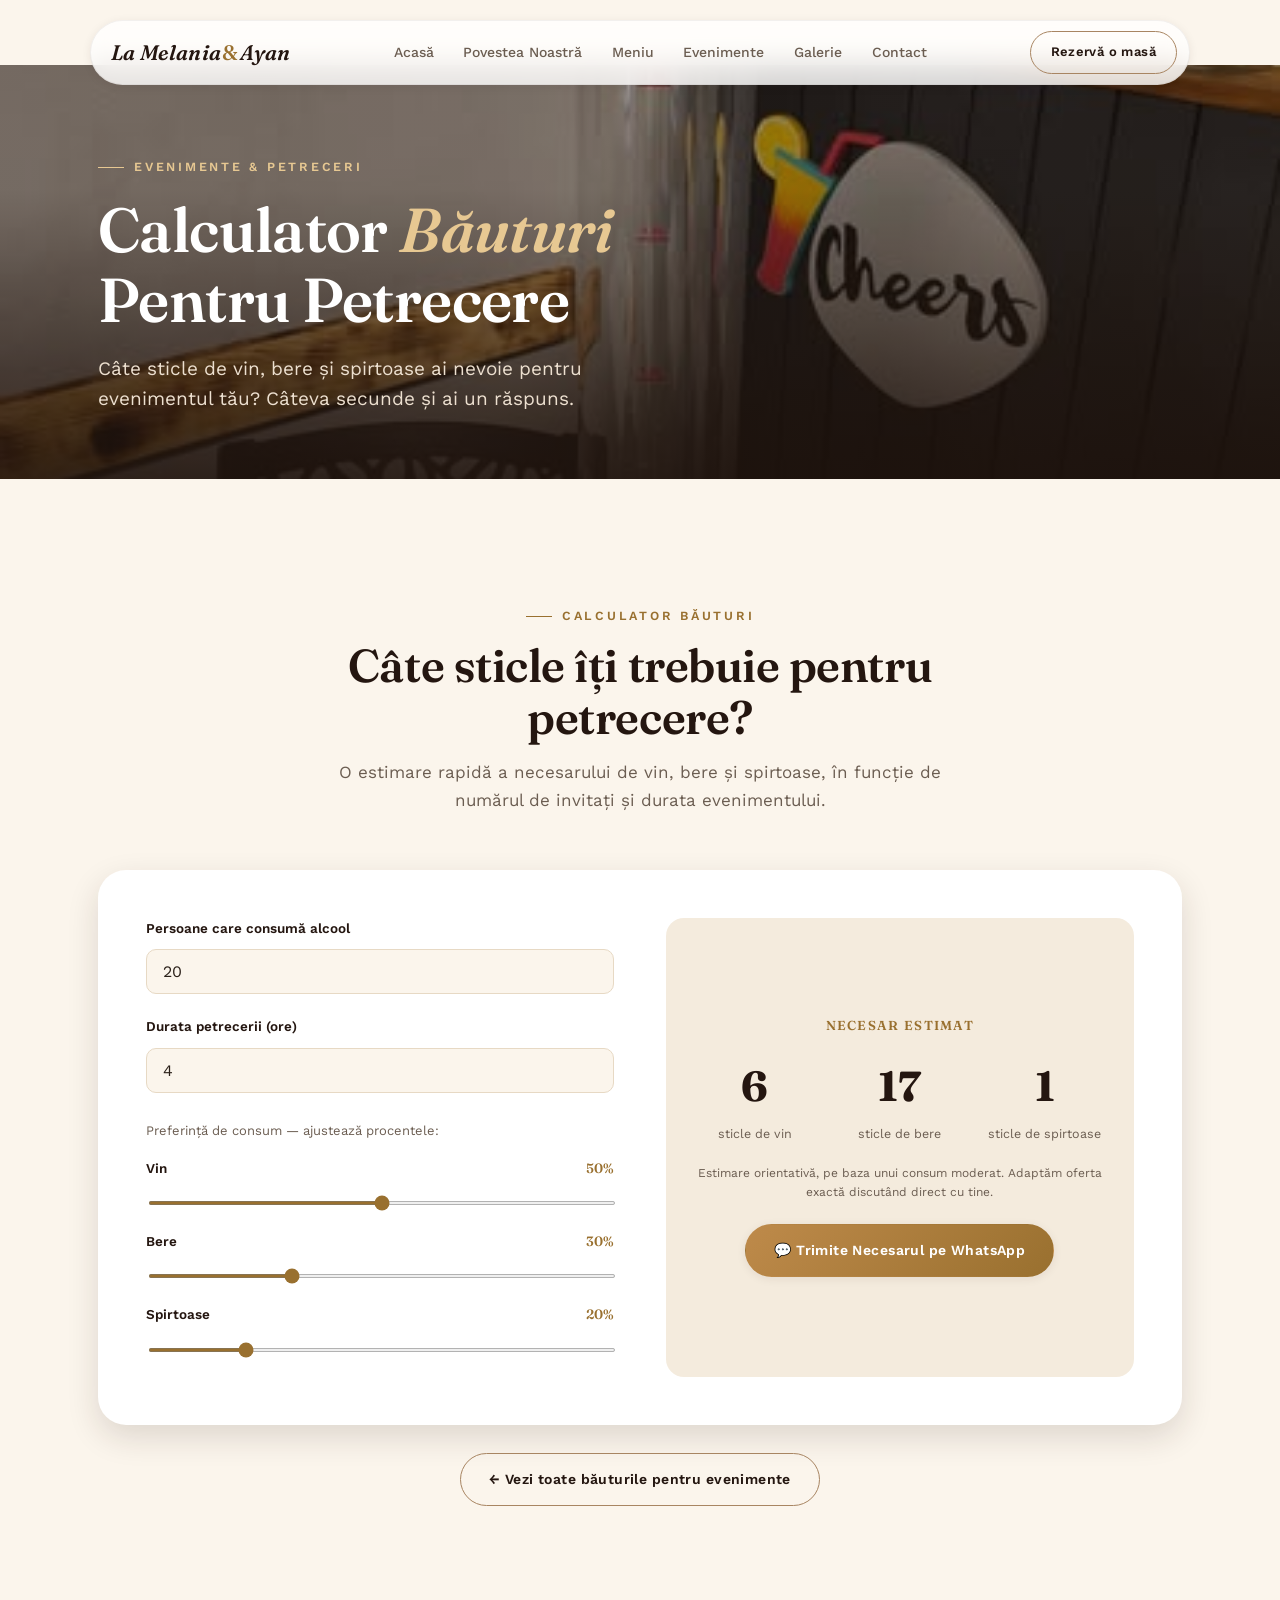
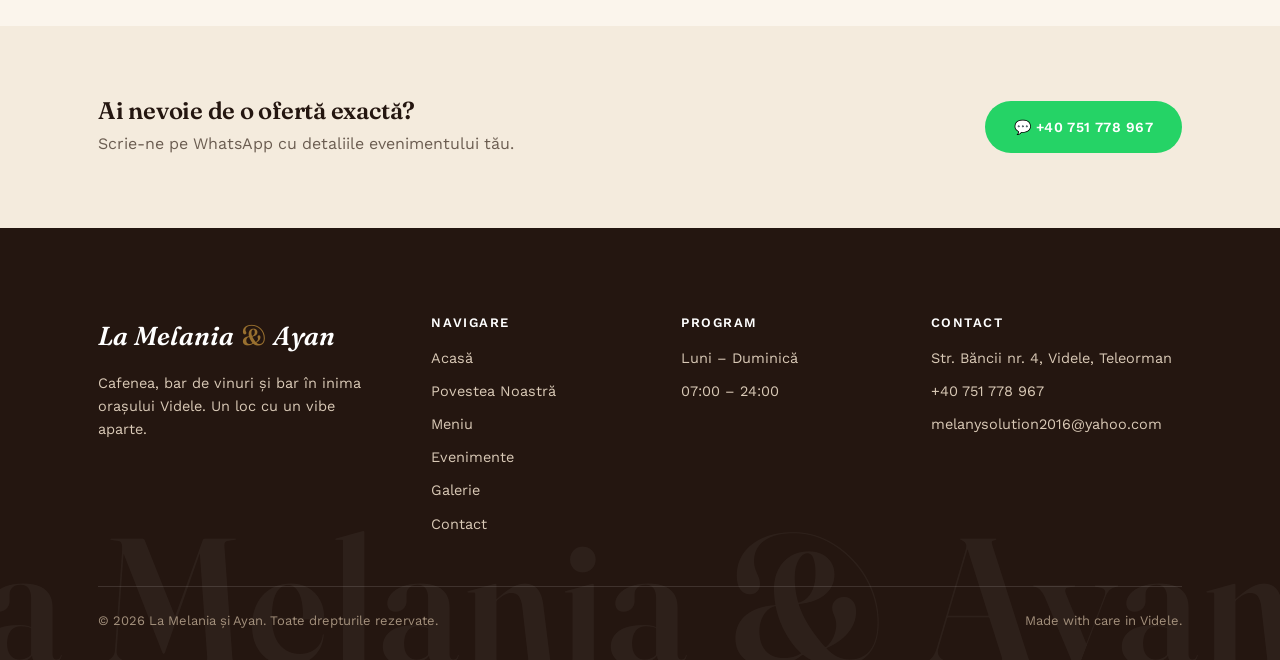
==== calculator-bauturi.html @ d13e54f6 "Move drink calculator to its own dedicated page Extract the party drink calculator from Evenimente i" ====
<!DOCTYPE html>
<html lang="ro">
<head>
<meta charset="UTF-8">
<meta name="viewport" content="width=device-width, initial-scale=1.0">
<title>Calculator Băuturi Petrecere — La Melania și Ayan</title>
<meta name="description" content="Calculează câte sticle de vin, bere și spirtoase îți trebuie pentru petrecere, în funcție de numărul de invitați și durata evenimentului.">
<link rel="icon" href="images/logo.png">
<link rel="preconnect" href="https://fonts.googleapis.com">
<link rel="preconnect" href="https://fonts.gstatic.com" crossorigin>
<link href="https://fonts.googleapis.com/css2?family=Fraunces:ital,opsz,wght@0,9..144,500;0,9..144,600;1,9..144,500&family=Work+Sans:wght@400;500;600;700&display=swap" rel="stylesheet">
<link rel="stylesheet" href="css/style.css">
</head>
<body>

<div class="nav-wrap">
  <nav class="navbar">
    <a href="index.html" class="nav-logo brand-wordmark">La Melania <span class="amp">&amp;</span> Ayan</a>
    <div class="nav-links">
      <a href="index.html">Acasă</a>
      <a href="despre.html">Povestea Noastră</a>
      <a href="meniu.html">Meniu</a>
      <a href="evenimente.html">Evenimente</a>
      <a href="galerie.html">Galerie</a>
      <a href="contact.html">Contact</a>
    </div>
    <div class="nav-cta">
      <a href="contact.html" class="btn btn-ghost btn-sm">Rezervă o masă</a>
      <button class="nav-burger" aria-label="Meniu"><span></span><span></span><span></span></button>
    </div>
  </nav>
</div>
<div class="mobile-menu">
  <a href="index.html">Acasă</a>
  <a href="despre.html">Povestea Noastră</a>
  <a href="meniu.html">Meniu</a>
  <a href="evenimente.html">Evenimente</a>
  <a href="galerie.html">Galerie</a>
  <a href="contact.html">Contact</a>
  <a href="contact.html" class="btn btn-primary">Rezervă o masă</a>
</div>

<header class="page-hero">
  <div class="hero-media"><img src="images/carafa.jpg" alt="Calculator băuturi petrecere"></div>
  <div class="container hero-content">
    <span class="eyebrow">Evenimente &amp; Petreceri</span>
    <h1 class="hero-title">Calculator <em>Băuturi</em> Pentru Petrecere</h1>
    <p class="hero-sub">Câte sticle de vin, bere și spirtoase ai nevoie pentru evenimentul tău? Câteva secunde și ai un răspuns.</p>
  </div>
</header>

<!-- ================= DRINK CALCULATOR ================= -->
<section class="section">
  <div class="container">
    <div class="section-head center">
      <span class="eyebrow">Calculator Băuturi</span>
      <h2>Câte sticle îți trebuie pentru petrecere?</h2>
      <p>O estimare rapidă a necesarului de vin, bere și spirtoase, în funcție de numărul de invitați și durata evenimentului.</p>
    </div>
    <div class="reveal calc-card">
      <div>
        <div class="calc-field">
          <label for="calcGuests">Persoane care consumă alcool</label>
          <input type="number" id="calcGuests" min="1" max="500" value="20">
        </div>
        <div class="calc-field">
          <label for="calcHours">Durata petrecerii (ore)</label>
          <input type="number" id="calcHours" min="1" max="24" value="4">
        </div>
        <div class="calc-slider-group">
          <p>Preferință de consum — ajustează procentele:</p>
          <div class="calc-slider-row">
            <label>Vin <span id="calcWineVal">50%</span></label>
            <input type="range" id="calcWine" min="0" max="100" value="50">
          </div>
          <div class="calc-slider-row">
            <label>Bere <span id="calcBeerVal">30%</span></label>
            <input type="range" id="calcBeer" min="0" max="100" value="30">
          </div>
          <div class="calc-slider-row">
            <label>Spirtoase <span id="calcSpiritVal">20%</span></label>
            <input type="range" id="calcSpirit" min="0" max="100" value="20">
          </div>
        </div>
      </div>
      <div class="calc-results">
        <h4>Necesar Estimat</h4>
        <div class="calc-results-grid">
          <div class="calc-result-item"><strong id="calcOutWine">0</strong><span>sticle de vin</span></div>
          <div class="calc-result-item"><strong id="calcOutBeer">0</strong><span>sticle de bere</span></div>
          <div class="calc-result-item"><strong id="calcOutSpirit">0</strong><span>sticle de spirtoase</span></div>
        </div>
        <p class="calc-note">Estimare orientativă, pe baza unui consum moderat. Adaptăm oferta exactă discutând direct cu tine.</p>
        <div class="calc-cta">
          <a href="#" id="calcOrderBtn" class="btn btn-primary" target="_blank" rel="noopener">💬 Trimite Necesarul pe WhatsApp</a>
        </div>
      </div>
    </div>
    <p style="text-align:center;margin-top:28px;">
      <a href="evenimente.html" class="btn btn-ghost">← Vezi toate băuturile pentru evenimente</a>
    </p>
  </div>
</section>

<section class="section--tight section--cream">
  <div class="container" style="display:flex;justify-content:space-between;align-items:center;flex-wrap:wrap;gap:24px;">
    <div>
      <h3 style="font-size:24px;">Ai nevoie de o ofertă exactă?</h3>
      <p style="color:var(--ink-soft);margin-top:6px;">Scrie-ne pe WhatsApp cu detaliile evenimentului tău.</p>
    </div>
    <a href="https://wa.me/40751778967?text=Bună%2C%20aș%20dori%20o%20ofertă%20pentru%20un%20eveniment." class="btn btn-whatsapp" target="_blank" rel="noopener">💬 +40 751 778 967</a>
  </div>
</section>

<footer class="site-footer">
  <span class="footer-watermark">La Melania &amp; Ayan</span>
  <div class="container">
    <div class="footer-grid">
      <div>
        <div class="footer-brand"><span class="brand-wordmark">La Melania <span class="amp">&amp;</span> Ayan</span></div>
        <p style="font-size:14.5px;max-width:32ch;">Cafenea, bar de vinuri și bar în inima orașului Videle. Un loc cu un vibe aparte.</p>
      </div>
      <div class="footer-col">
        <h4>Navigare</h4>
        <ul>
          <li><a href="index.html">Acasă</a></li>
          <li><a href="despre.html">Povestea Noastră</a></li>
          <li><a href="meniu.html">Meniu</a></li>
          <li><a href="evenimente.html">Evenimente</a></li>
          <li><a href="galerie.html">Galerie</a></li>
          <li><a href="contact.html">Contact</a></li>
        </ul>
      </div>
      <div class="footer-col">
        <h4>Program</h4>
        <ul>
          <li>Luni – Duminică</li>
          <li>07:00 – 24:00</li>
        </ul>
      </div>
      <div class="footer-col">
        <h4>Contact</h4>
        <ul>
          <li>Str. Băncii nr. 4, Videle, Teleorman</li>
          <li><a href="tel:+40751778967">+40 751 778 967</a></li>
          <li><a href="mailto:melanysolution2016@yahoo.com">melanysolution2016@yahoo.com</a></li>
        </ul>
      </div>
    </div>
    <div class="footer-bottom">
      <span>© 2026 La Melania și Ayan. Toate drepturile rezervate.</span>
      <span>Made with care in Videle.</span>
    </div>
  </div>
</footer>

<script src="js/main.js"></script>
<script src="js/drink-calculator.js"></script>
</body>
</html>
---- css/style.css ----
/* ============================================================
   La Melania și Ayan — design tokens + base styles
   ============================================================ */

:root{
  /* -- palette: light cream mixed with warm espresso cocoa -- */
  --cream:        #FBF5EC;
  --cream-soft:   #F4EBDD;
  --cream-line:   #E7D9C4;
  --paper:        #FFFFFF;

  --cocoa-950:    #241610;
  --cocoa-900:    #2E1D14;
  --cocoa-700:    #4A3120;
  --cocoa-500:    #6E4B32;
  --cocoa-300:    #A88562;

  --gold:         #BE8A4A;
  --gold-dark:    #99702F;
  --gold-soft:    #E7C892;

  --ink:          #2A2019;
  --ink-soft:     #6B5D51;

  --shadow-sm:    0 2px 10px rgba(46, 29, 20, 0.08);
  --shadow-md:    0 12px 32px rgba(46, 29, 20, 0.14);
  --shadow-lg:    0 24px 60px rgba(46, 29, 20, 0.22);

  --radius-sm:    10px;
  --radius-md:    18px;
  --radius-lg:    28px;
  --radius-pill:  999px;

  --font-display: "Fraunces", "Iowan Old Style", Georgia, serif;
  --font-body:    "Work Sans", "Segoe UI", sans-serif;

  --container:    1180px;
}

*, *::before, *::after{ box-sizing: border-box; }
html{ scroll-behavior: auto; }
body{
  margin:0;
  background: var(--cream);
  color: var(--ink);
  font-family: var(--font-body);
  font-size: 16px;
  line-height: 1.6;
  -webkit-font-smoothing: antialiased;
  overflow-x: hidden;
}
img{ max-width:100%; display:block; }
a{ color: inherit; text-decoration: none; }
ul{ list-style:none; margin:0; padding:0; }
h1,h2,h3,h4{
  font-family: var(--font-display);
  font-weight: 600;
  color: var(--cocoa-950);
  line-height: 1.12;
  margin: 0;
  letter-spacing: -0.01em;
}
p{ margin:0; }
button{ font-family: inherit; cursor:pointer; }

.container{
  width:100%;
  max-width: var(--container);
  margin-inline:auto;
  padding-inline: clamp(20px, 5vw, 48px);
}

.eyebrow{
  display:inline-flex;
  align-items:center;
  gap:10px;
  font-family: var(--font-body);
  font-size: 12.5px;
  font-weight: 600;
  letter-spacing: 0.22em;
  text-transform: uppercase;
  color: var(--gold-dark);
}
.eyebrow::before{
  content:"";
  width: 26px; height:1px;
  background: var(--gold-dark);
  display:inline-block;
}

.section{ padding: clamp(64px, 10vw, 120px) 0; }
.section--tight{ padding: clamp(40px, 6vw, 72px) 0; }
.section--cream{ background: var(--cream-soft); }
.section--dark{ background: var(--cocoa-950); color: var(--cream-soft); }
.section--dark h1, .section--dark h2, .section--dark h3{ color: var(--paper); }
.section--dark .eyebrow{ color: var(--gold-soft); }
.section--dark .eyebrow::before{ background: var(--gold-soft); }

.section-head{
  max-width: 640px;
  margin-bottom: clamp(32px, 5vw, 56px);
}
.section-head.center{ margin-inline:auto; text-align:center; }
.section-head h2{ font-size: clamp(30px, 4vw, 46px); margin-top:14px; }
.section-head p{ margin-top:16px; color: var(--ink-soft); font-size:17px; }
.section--dark .section-head p{ color: #D9C9B6; }

/* ---------------- buttons ---------------- */
.btn{
  display:inline-flex;
  align-items:center;
  justify-content:center;
  gap:8px;
  padding: 14px 28px;
  border-radius: var(--radius-pill);
  font-size: 14px;
  font-weight: 600;
  letter-spacing: 0.03em;
  border: 1px solid transparent;
  transition: transform .25s ease, box-shadow .25s ease, background .25s ease, color .25s ease, border-color .25s ease;
  white-space: nowrap;
}
.btn-primary{
  background: linear-gradient(135deg, var(--gold) 0%, var(--gold-dark) 100%);
  color: #fff;
  box-shadow: var(--shadow-sm);
}
.btn-primary:hover{ transform: translateY(-2px); box-shadow: var(--shadow-md); }
.btn-ghost{
  background: transparent;
  color: var(--cocoa-950);
  border-color: var(--cocoa-300);
}
.btn-ghost:hover{ background: var(--cocoa-950); color:#fff; border-color: var(--cocoa-950); }
.section--dark .btn-ghost{ color:#fff; border-color: rgba(255,255,255,.35); }
.section--dark .btn-ghost:hover{ background:#fff; color: var(--cocoa-950); }
.btn-sm{ padding: 10px 20px; font-size: 13px; }

/* ---------------- navbar (floating pill, sticky) ---------------- */
.nav-wrap{
  position: sticky;
  top: clamp(10px, 2vw, 20px);
  z-index: 100;
  padding-inline: clamp(14px, 4vw, 32px);
  display:flex;
  justify-content:center;
  pointer-events:none;
}
.navbar{
  pointer-events:all;
  width:100%;
  max-width: 1100px;
  display:flex;
  align-items:center;
  justify-content:space-between;
  gap: 18px;
  background: rgba(255,255,255,0.82);
  backdrop-filter: blur(14px) saturate(160%);
  -webkit-backdrop-filter: blur(14px) saturate(160%);
  border: 1px solid rgba(46,29,20,0.06);
  border-radius: var(--radius-pill);
  padding: 10px 12px 10px 20px;
  box-shadow: var(--shadow-sm);
  transition: box-shadow .3s ease, padding .3s ease, background .3s ease;
}
.navbar.is-scrolled{
  box-shadow: var(--shadow-md);
  background: rgba(255,255,255,0.94);
}
.brand-wordmark{
  font-family: var(--font-display);
  font-style: italic;
  font-weight: 600;
  letter-spacing: 0.01em;
  white-space: nowrap;
}
.brand-wordmark .amp{
  font-style: normal;
  color: var(--gold-dark);
  margin: 0 .06em;
  font-weight: 500;
}
.nav-logo{
  display:flex; align-items:center;
  font-size: 21px;
  color: var(--cocoa-950);
}
.nav-logo .amp{ color: var(--gold-dark); }
.nav-links{
  display:flex;
  align-items:center;
  gap: clamp(14px, 2vw, 30px);
}
.nav-links a{
  font-size: 14px;
  font-weight: 500;
  color: var(--ink-soft);
  position:relative;
  padding: 6px 2px;
  transition: color .2s ease;
}
.nav-links a::after{
  content:"";
  position:absolute; left:0; right:100%; bottom:0;
  height:2px; background: var(--gold);
  transition: right .25s ease;
}
.nav-links a:hover, .nav-links a.active{ color: var(--cocoa-950); }
.nav-links a:hover::after, .nav-links a.active::after{ right:0; }
.nav-cta{ display:flex; align-items:center; gap:10px; }
.nav-burger{
  display:none;
  width:40px; height:40px;
  border-radius:50%;
  border:1px solid var(--cream-line);
  background:#fff;
  align-items:center; justify-content:center;
  flex-direction:column; gap:4px;
}
.nav-burger span{ width:16px; height:2px; background: var(--cocoa-950); display:block; transition: all .25s ease; }
.nav-burger.is-open span:nth-child(1){ transform: translateY(6px) rotate(45deg); }
.nav-burger.is-open span:nth-child(2){ opacity:0; }
.nav-burger.is-open span:nth-child(3){ transform: translateY(-6px) rotate(-45deg); }

.mobile-menu{
  position: fixed;
  inset: 88px 14px auto 14px;
  background: var(--paper);
  border-radius: var(--radius-md);
  box-shadow: var(--shadow-lg);
  padding: 18px;
  display:flex;
  flex-direction:column;
  gap: 4px;
  transform: translateY(-12px);
  opacity:0;
  pointer-events:none;
  transition: all .28s ease;
  z-index: 99;
}
.mobile-menu.is-open{ transform: translateY(0); opacity:1; pointer-events:all; }
.mobile-menu a{
  padding: 13px 10px;
  font-size: 16px;
  font-weight: 500;
  border-bottom: 1px solid var(--cream-soft);
}
.mobile-menu .btn{ margin-top:10px; }

@media (max-width: 860px){
  .nav-links{ display:none; }
  .nav-burger{ display:flex; }
  .nav-cta .btn-ghost{ display:none; }
}

/* ---------------- hero ---------------- */
.hero{
  position:relative;
  min-height: 88vh;
  overflow:hidden;
}
.hero-media{
  position:absolute; inset:0;
  z-index:0;
}
.hero-media img, .hero-media video{
  width:100%; height:100%; object-fit:cover;
  filter: saturate(1.05) contrast(1.03);
}
.hero-media .hero-bg-video-desktop{ display:none; }
.hero-media .hero-bg-video-mobile{ display:block; }
@media (min-width: 769px){
  .hero-media .hero-bg-video-desktop{ display:block; }
  .hero-media .hero-bg-video-mobile{ display:none; }
}
.hero-media::after{
  content:"";
  position:absolute; inset:0;
  background: linear-gradient(180deg, rgba(36,22,16,.35) 0%, rgba(36,22,16,.35) 30%, rgba(30,18,12,.88) 100%);
}
.hero-content{
  position:absolute; z-index:1;
  left:0; right:0; bottom:0;
  width:100%;
  padding-bottom: clamp(48px, 7vw, 88px);
  color:#fff;
}
.hero-content .eyebrow{ color: var(--gold-soft); }
.hero-content .eyebrow::before{ background: var(--gold-soft); }
.hero-title{
  color: #fff;
  font-size: clamp(46px, 8vw, 92px);
  margin-top: 18px;
  max-width: 16ch;
}
.hero-title em{ font-style: italic; color: var(--gold-soft); }
.hero-sub{
  margin-top: 20px;
  max-width: 46ch;
  font-size: clamp(16px, 1.6vw, 19px);
  color: #EDE0D0;
}
.hero-actions{
  margin-top: 34px;
  display:flex; flex-wrap:wrap; gap:14px; align-items:center;
}
.hero-meta{
  margin-top: 46px;
  display:flex; flex-wrap:wrap; gap: clamp(20px,4vw,48px);
  padding-top: 24px;
  border-top: 1px solid rgba(255,255,255,.18);
}
.hero-meta div{ font-size:13px; color:#D9C9B6; }
.hero-meta strong{ display:block; font-family: var(--font-display); font-size:16px; color:#fff; margin-bottom:2px; font-weight:600; }

.page-hero{
  position:relative;
  min-height: 46vh;
  overflow:hidden;
}
.page-hero .hero-media img{ filter: saturate(1.02) contrast(1.02) brightness(.92); }
.page-hero .hero-content{ padding-bottom: clamp(40px,6vw,64px); }
.page-hero .hero-title{ font-size: clamp(38px, 6vw, 62px); }

/* ---------------- marquee ticker ---------------- */
.marquee{
  background: var(--cocoa-950);
  color: var(--gold-soft);
  overflow:hidden;
  white-space:nowrap;
  padding: 16px 0;
  border-bottom: 1px solid rgba(255,255,255,.08);
}
.marquee-track{
  display:inline-flex;
  animation: marquee-scroll 32s linear infinite;
}
.marquee-track span{
  display:inline-flex;
  align-items:center;
  font-family: var(--font-body);
  font-size: 13px;
  font-weight:600;
  letter-spacing: 0.18em;
  text-transform:uppercase;
  padding: 0 28px;
}
.marquee-track span::after{
  content:"✦";
  margin-left: 28px;
  color: var(--gold);
  font-size:11px;
}
@keyframes marquee-scroll{
  from{ transform: translateX(0); }
  to{ transform: translateX(-50%); }
}
@media (prefers-reduced-motion: reduce){
  .marquee-track{ animation: none; }
}

/* ---------------- counter stats ---------------- */
.counter-row{
  display:flex;
  flex-wrap:wrap;
  gap: clamp(28px, 5vw, 64px);
  margin-top: 40px;
  padding-top: 32px;
  border-top: 1px solid var(--cream-line);
}
.counter-item strong{
  display:block;
  font-family: var(--font-display);
  font-size: clamp(34px, 4vw, 46px);
  font-weight:600;
  color: var(--gold-dark);
  line-height:1;
}
.counter-item span{
  display:block;
  margin-top:8px;
  font-size: 13px;
  color: var(--ink-soft);
  letter-spacing:.03em;
}

/* ---------------- reusable responsive grids ---------------- */
.grid-split{
  display:grid;
  grid-template-columns: 1fr 1fr;
  gap: 64px;
  align-items:center;
}
.grid-split.uneven{ grid-template-columns: 1.1fr .9fr; align-items:start; }
@media (max-width: 860px){
  .grid-split, .grid-split.uneven{ grid-template-columns: 1fr; gap: 36px; }
}

.menu-highlight-grid{
  display:grid;
  grid-template-columns: repeat(4, 1fr);
  gap: 22px;
}
.menu-highlight-card{
  background: var(--paper);
  border-radius: var(--radius-md);
  overflow:hidden;
  box-shadow: var(--shadow-sm);
  padding: 26px 22px;
  min-width:0;
}
.menu-highlight-card h3{ font-size:18px; margin-top:14px; overflow-wrap:break-word; }
.menu-highlight-card p{ color:var(--ink-soft); font-size:14px; margin-top:6px; }
.menu-highlight-card .price{ margin-top:16px; font-family:var(--font-display); color:var(--gold-dark); font-size:19px; font-weight:600; }
@media (max-width: 980px){
  .menu-highlight-grid{ grid-template-columns: repeat(2, 1fr); }
}
@media (max-width: 560px){
  .menu-highlight-grid{ grid-template-columns: 1fr; }
}

.gallery-teaser-grid{
  display:grid;
  grid-template-columns: 1.3fr 1fr 1fr;
  gap: 18px;
}
.gallery-teaser-grid a{ border-radius: var(--radius-md); overflow:hidden; display:block; }
.gallery-teaser-grid a img{ width:100%; height:100%; object-fit:cover; }
.gallery-teaser-grid .span-2-rows{ grid-row: span 2; }
.gallery-teaser-grid .span-2-cols{ grid-column: span 2; }
@media (max-width: 860px){
  .gallery-teaser-grid{ grid-template-columns: 1fr 1fr; }
  .gallery-teaser-grid .span-2-rows{ grid-row: auto; }
}
@media (max-width: 560px){
  .gallery-teaser-grid{ grid-template-columns: 1fr; }
  .gallery-teaser-grid .span-2-cols{ grid-column: auto; }
}

.principii-grid{
  display:grid;
  grid-template-columns: repeat(3, 1fr);
  gap:0;
  border-top:1px solid var(--cream-line);
}
.principii-grid > div{ padding: 34px 32px; border-right:1px solid var(--cream-line); }
.principii-grid > div:first-child{ padding-left:0; }
.principii-grid > div:last-child{ padding-right:0; border-right:0; }
@media (max-width: 720px){
  .principii-grid{ grid-template-columns: 1fr; }
  .principii-grid > div{ padding: 26px 0 !important; border-right:0 !important; border-bottom:1px solid var(--cream-line); }
  .principii-grid > div:last-child{ border-bottom:0; }
}

/* ---------------- footer brand watermark ---------------- */
.site-footer{ position:relative; overflow:hidden; }
.footer-watermark{
  position:absolute;
  right: clamp(-20px, -2vw, 10px);
  bottom: clamp(-30px, -3vw, -10px);
  z-index:0;
  pointer-events:none;
  font-family: var(--font-display);
  font-size: clamp(60px, 14vw, 200px);
  font-weight:600;
  letter-spacing: 0.02em;
  color: rgba(255,255,255,0.045);
  white-space:nowrap;
  line-height:1;
  user-select:none;
}
.site-footer .container{ position:relative; z-index:1; }

/* ---------------- feature cards (image-backed) ---------------- */
.feature-grid{
  display:grid;
  grid-template-columns: repeat(3, 1fr);
  gap: 24px;
}
.feature-card{
  position:relative;
  border-radius: var(--radius-lg);
  overflow:hidden;
  aspect-ratio: 3/4;
  isolation:isolate;
}
.feature-card img{
  position:absolute; inset:0;
  width:100%; height:100%; object-fit:cover;
  transition: transform .6s ease;
  z-index:-2;
}
.feature-card::after{
  content:"";
  position:absolute; inset:0;
  background: linear-gradient(180deg, rgba(36,22,16,0) 30%, rgba(24,14,9,.92) 100%);
  z-index:-1;
}
.feature-card:hover img{ transform: scale(1.07); }
.feature-card-body{
  position:absolute; left:0; right:0; bottom:0;
  padding: 26px 24px;
  color:#fff;
}
.feature-card-num{
  font-family: var(--font-display);
  font-size:13px;
  color: var(--gold-soft);
  letter-spacing:.14em;
  text-transform:uppercase;
  margin-bottom:10px;
  display:block;
}
.feature-card-body h3{ color:#fff; font-size: 21px; }
.feature-card-body p{ margin-top:8px; font-size:13.5px; color:#E3D3C1; line-height:1.55; }
@media (max-width: 860px){
  .feature-grid{ grid-template-columns:1fr; }
  .feature-card{ aspect-ratio: 4/3; }
}

/* ---------------- filterable gallery ---------------- */
.filter-tabs{
  display:flex; gap:10px; flex-wrap:wrap;
  margin-bottom: 32px;
}

/* ---------------- WhatsApp reservation CTA ---------------- */
.cta-band{
  background: var(--cocoa-950);
  border-radius: var(--radius-lg);
  padding: clamp(36px,5vw,56px);
  display:grid;
  grid-template-columns: 1.2fr 1fr;
  gap: 40px;
  align-items:center;
  color:#fff;
}
.cta-band-info h3{ color:#fff; font-size: clamp(24px,3vw,32px); }
.cta-band-info p{ margin-top:10px; color:#D9C9B6; max-width:44ch; }
.cta-hours{
  display:flex; gap: clamp(16px,3vw,32px); flex-wrap:wrap;
  margin-top:24px;
}
.cta-hours div{ font-size:12.5px; color:#C9B7A2; }
.cta-hours strong{ display:block; font-family:var(--font-display); color:#fff; font-size:15px; margin-bottom:2px; }
.cta-band-actions{ display:flex; flex-direction:column; gap:12px; }
.btn-whatsapp{
  background:#25D366; color:#fff;
}
.btn-whatsapp:hover{ transform: translateY(-2px); box-shadow: var(--shadow-md); }
@media (max-width: 860px){
  .cta-band{ grid-template-columns:1fr; }
}

/* ---------------- cards / grid bits ---------------- */
.pill-tabs{
  display:flex; flex-wrap:nowrap; gap:10px;
  overflow-x:auto;
  scrollbar-width:none;
  -ms-overflow-style:none;
  -webkit-overflow-scrolling:touch;
  padding-bottom:2px;
}
.pill-tabs::-webkit-scrollbar{ display:none; }
.pill-tab{
  flex:0 0 auto;
  padding: 10px 20px;
  border-radius: var(--radius-pill);
  border: 1px solid var(--cream-line);
  background: var(--paper);
  font-family: var(--font-body);
  font-size: 13.5px;
  font-weight: 600;
  letter-spacing: .01em;
  color: var(--cocoa-700);
  white-space: nowrap;
  transition: all .2s ease;
}
.pill-tab:hover{ border-color: var(--gold); color: var(--cocoa-950); }
.pill-tab.is-active{
  background: var(--cocoa-950);
  border-color: var(--cocoa-950);
  color: #fff;
}

.reveal{
  opacity:0;
  transform: translateY(28px);
  transition: opacity .7s ease, transform .7s ease;
}
.reveal.is-visible{ opacity:1; transform:none; }

/* ---------------- footer ---------------- */
.site-footer{
  background: var(--cocoa-950);
  color: #D9C9B6;
  padding: clamp(56px, 8vw, 88px) 0 28px;
}
.footer-grid{
  display:grid;
  grid-template-columns: 1.4fr 1fr 1fr 1.2fr;
  gap: 40px;
  padding-bottom: 40px;
  border-bottom: 1px solid rgba(255,255,255,.12);
}
.footer-brand{ display:flex; align-items:center; margin-bottom:14px; }
.footer-brand span{ font-size:26px; color:#fff; }
.footer-col h4{ color:#fff; font-family: var(--font-body); font-size:13px; letter-spacing:.12em; text-transform:uppercase; margin-bottom:16px; font-weight:600; }
.footer-col li{ margin-bottom:10px; font-size:14.5px; }
.footer-col a:hover{ color:#fff; }
.footer-bottom{
  display:flex; justify-content:space-between; flex-wrap:wrap; gap:10px;
  padding-top: 24px; font-size:13px; color:#a3907c;
}
@media (max-width: 860px){
  .footer-grid{ grid-template-columns: 1fr 1fr; }
}
@media (max-width: 560px){
  .footer-grid{ grid-template-columns: 1fr; }
}

/* ---------------- misc utility ---------------- */
.tag{
  display:inline-block;
  padding: 4px 11px;
  border-radius: var(--radius-pill);
  background: var(--cream-soft);
  border: 1px solid var(--cream-line);
  font-size: 11.5px;
  font-weight: 600;
  color: var(--cocoa-700);
  letter-spacing:.02em;
}
.divider-line{ height:1px; background: var(--cream-line); border:0; margin: 0; }

::selection{ background: var(--gold-soft); color: var(--cocoa-950); }

/* ---------------- menu page ---------------- */
.menu-toolbar{
  display:flex;
  justify-content:space-between;
  align-items:center;
  gap:16px 24px;
  flex-wrap:wrap;
  margin-bottom: 40px;
}
.menu-toolbar .pill-tabs{
  flex: 1 1 100%;
  min-width:0;
  order: 1;
}
.menu-toolbar .menu-search{
  order: 2;
  flex: 1 1 100%;
}
@media (min-width: 860px){
  .menu-toolbar .pill-tabs{ flex: 1 1 auto; order:0; }
  .menu-toolbar .menu-search{ flex: 0 0 auto; order:0; }
}
.menu-search{
  position:relative;
  width: min(320px, 100%);
}
.menu-search input{
  width:100%;
  padding: 12px 18px 12px 42px;
  border-radius: var(--radius-pill);
  border: 1px solid var(--cream-line);
  background: var(--paper);
  font-family: var(--font-body);
  font-size: 14px;
  color: var(--ink);
}
.menu-search input:focus{ outline:2px solid var(--gold-soft); }
.menu-search::before{
  content:"⌕";
  position:absolute; left:16px; top:50%; transform:translateY(-50%);
  color: var(--ink-soft);
  font-size:16px;
}
.menu-group-head{
  text-align:center;
  margin: 64px 0 6px;
  padding-bottom: 22px;
}
.menu-group-head:first-child{ margin-top:0; }
.menu-group-flourish{
  display:block;
  width:40px;
  height:1px;
  background: var(--gold-dark);
  opacity:.6;
  margin: 0 auto 18px;
}
.menu-group-head h2{ font-size: clamp(26px,3vw,34px); font-style: italic; }
.menu-group-sub{ margin-top:8px; font-size:13.5px; color:var(--ink-soft); letter-spacing:.02em; }

.menu-subcat{
  margin-top: 34px;
  max-width: 620px;
  margin-inline:auto;
}
.menu-subcat h3{
  font-family: var(--font-body);
  font-size: 12.5px;
  font-weight:700;
  letter-spacing:.1em;
  text-transform:uppercase;
  color: var(--gold-dark);
  margin-bottom: 4px;
  text-align:center;
}
.menu-subnote{ font-size:13px; color:var(--ink-soft); margin-bottom:14px; font-style:italic; text-align:center; }

.menu-items{ margin-top: 8px; }
.menu-item{
  padding: 16px 0;
  border-bottom: 1px solid var(--cream-line);
}
.menu-item:last-child{ border-bottom:0; }
.menu-item-main{ display:flex; flex-direction:column; }
.menu-item-name{ font-weight:600; font-size:16px; color: var(--cocoa-950); }
.menu-item-desc{ font-size:13.5px; color: var(--ink-soft); margin-top:3px; }
.menu-item-nutrition{
  display:flex;
  flex-wrap:wrap;
  align-items:baseline;
  gap: 4px 10px;
  margin-top:8px;
}
.nutri-portion{
  font-family: var(--font-body);
  font-size:11px;
  font-weight:700;
  letter-spacing:.04em;
  text-transform:uppercase;
  color: var(--cocoa-700);
  background: var(--cream-soft);
  border: 1px solid var(--cream-line);
  border-radius: var(--radius-pill);
  padding: 2px 9px;
}
.nutri-kcal{
  font-family: var(--font-display);
  font-weight:600;
  font-size:13.5px;
  color: var(--gold-dark);
}
.nutri-macros{
  font-size:11.5px;
  color: var(--ink-soft);
}
.menu-item-allergens{
  margin-top:5px;
  font-size:12px;
  font-style:italic;
  color: var(--gold-dark);
}

/* ---------------- gallery ---------------- */
.gallery-grid{
  display:grid;
  grid-template-columns: repeat(3, 1fr);
  gap: 18px;
}
.gallery-item{
  border-radius: var(--radius-md);
  overflow:hidden;
  cursor: zoom-in;
  position:relative;
  aspect-ratio: 4/5;
}
.gallery-item img{ width:100%; height:100%; object-fit:cover; transition: transform .5s ease; }
.gallery-item:hover img{ transform: scale(1.06); }
.gallery-item.tall{ grid-row: span 2; aspect-ratio: unset; }
.gallery-item.wide{ grid-column: span 2; aspect-ratio: 16/9; }
@media (max-width: 860px){
  .gallery-grid{ grid-template-columns: repeat(2,1fr); }
  .gallery-item.wide{ grid-column: span 2; }
}
@media (max-width: 540px){
  .gallery-grid{ grid-template-columns: 1fr; }
  .gallery-item.tall{ grid-row: auto; }
  .gallery-item.wide{ grid-column: auto; }
}

.lightbox{
  position: fixed; inset:0; z-index: 200;
  background: rgba(20,12,8,.92);
  display:flex; align-items:center; justify-content:center;
  opacity:0; pointer-events:none;
  transition: opacity .25s ease;
  padding: 40px;
}
.lightbox.is-open{ opacity:1; pointer-events:all; }
.lightbox img{ max-width:100%; max-height:88vh; border-radius:12px; box-shadow: var(--shadow-lg); }
.lightbox-close{
  position:absolute; top:24px; right:28px;
  width:44px; height:44px; border-radius:50%;
  background:rgba(255,255,255,.12); color:#fff; border:1px solid rgba(255,255,255,.3);
  font-size:20px; display:flex; align-items:center; justify-content:center;
}
.lightbox-nav{
  position:absolute; top:50%; transform:translateY(-50%);
  width:48px; height:48px; border-radius:50%;
  background:rgba(255,255,255,.12); color:#fff; border:1px solid rgba(255,255,255,.3);
  font-size:20px; display:flex; align-items:center; justify-content:center;
}
.lightbox-prev{ left:24px; }
.lightbox-next{ right:24px; }

/* ---------------- featured menu photo grid ---------------- */
.menu-photo-grid{
  display:grid;
  grid-template-columns: repeat(3, 1fr);
  gap: 22px;
}
.menu-photo-card{
  border-radius: var(--radius-md);
  overflow:hidden;
  box-shadow: var(--shadow-sm);
  background: var(--paper);
}
.menu-photo-card .photo{
  aspect-ratio: 4/3;
  overflow:hidden;
}
.menu-photo-card .photo img{ width:100%; height:100%; object-fit:cover; transition: transform .5s ease; }
.menu-photo-card:hover .photo img{ transform: scale(1.06); }
.menu-photo-card .caption{
  padding: 18px 20px 20px;
}
.menu-photo-card .caption h3{ font-size:17px; }
.menu-photo-card .caption p{ margin-top:5px; font-size:13.5px; color:var(--ink-soft); }
.menu-photo-card .caption .price{ margin-top:12px; font-family:var(--font-display); color:var(--gold-dark); font-weight:600; font-size:17px; }
@media (max-width: 980px){
  .menu-photo-grid{ grid-template-columns: repeat(2, 1fr); }
}
@media (max-width: 560px){
  .menu-photo-grid{ grid-template-columns: 1fr; }
}

/* ---------------- events ---------------- */
.event-types-grid{
  display:grid;
  grid-template-columns: repeat(4, 1fr);
  gap: 22px;
}
.event-type-card{
  background: var(--paper);
  border-radius: var(--radius-md);
  padding: 30px 24px;
  box-shadow: var(--shadow-sm);
  text-align:center;
  transition: transform .25s ease, box-shadow .25s ease;
}
.event-type-card:hover{ transform: translateY(-4px); box-shadow: var(--shadow-md); }
.event-type-card .ico{ font-size:28px; }
.event-type-card h3{ font-size:17px; margin-top:14px; }
.event-type-card p{ margin-top:8px; font-size:13.5px; color:var(--ink-soft); }
@media (max-width: 980px){
  .event-types-grid{ grid-template-columns: repeat(2, 1fr); }
}
@media (max-width: 560px){
  .event-types-grid{ grid-template-columns: 1fr; }
}

.supply-list{
  display:grid;
  grid-template-columns: repeat(3, 1fr);
  gap: 0;
  border-top:1px solid var(--cream-line);
}
.supply-list > div{ padding: 26px 28px; border-right:1px solid var(--cream-line); }
.supply-list > div:first-child{ padding-left:0; }
.supply-list > div:last-child{ padding-right:0; border-right:0; }
.supply-list h4{ font-family:var(--font-display); font-size:18px; color:var(--cocoa-950); }
.supply-list p{ margin-top:8px; font-size:14px; color:var(--ink-soft); }
@media (max-width: 860px){
  .supply-list{ grid-template-columns: 1fr; }
  .supply-list > div{ padding: 22px 0 !important; border-right:0 !important; border-bottom:1px solid var(--cream-line); }
  .supply-list > div:last-child{ border-bottom:0; }
}

/* ---------------- events drinks catalog ---------------- */
.drinks-category{
  display:grid;
  grid-template-columns: 320px 1fr;
  gap: 32px;
  align-items:start;
  padding: 36px 0;
  border-bottom: 1px solid var(--cream-line);
}
.drinks-category:first-of-type{ padding-top:0; }
.drinks-category-media{
  border-radius: var(--radius-md);
  overflow:hidden;
  aspect-ratio: 4/3;
  box-shadow: var(--shadow-sm);
}
.drinks-category-media img{ width:100%; height:100%; object-fit:cover; }
.drinks-category-body h3{ font-size: clamp(20px,2.4vw,26px); margin-top:10px; }
.drinks-list{
  margin-top:18px;
  display:grid;
  grid-template-columns: 1fr 1fr;
  gap: 6px 28px;
}
.drinks-list li{
  font-size: 14.5px;
  color: var(--ink-soft);
  padding: 7px 0;
  border-bottom: 1px dashed var(--cream-line);
}
@media (max-width: 860px){
  .drinks-category{ grid-template-columns: 1fr; }
  .drinks-category-media{ aspect-ratio: 16/9; }
}
@media (max-width: 560px){
  .drinks-list{ grid-template-columns: 1fr; }
}

/* ---------------- drink calculator ---------------- */
.calc-card{
  background: var(--paper);
  border-radius: var(--radius-lg);
  box-shadow: var(--shadow-md);
  padding: clamp(28px, 4vw, 48px);
  display:grid;
  grid-template-columns: 1fr 1fr;
  gap: clamp(28px, 4vw, 56px);
}
.calc-field{ margin-bottom: 22px; }
.calc-field label{
  display:flex; justify-content:space-between; align-items:baseline;
  font-size:13.5px; font-weight:600; color:var(--cocoa-950); margin-bottom:10px;
}
.calc-field label span{ font-family:var(--font-display); color:var(--gold-dark); font-weight:600; font-size:15px; }
.calc-field input[type="number"]{
  width:100%;
  padding: 12px 16px;
  border-radius: var(--radius-sm);
  border: 1px solid var(--cream-line);
  background: var(--cream);
  font-family: var(--font-body);
  font-size: 16px;
  color: var(--ink);
}
.calc-field input[type="number"]:focus{ outline:2px solid var(--gold-soft); background:#fff; }

.calc-slider-group{ margin-top: 28px; }
.calc-slider-group > p{ font-size:13px; color:var(--ink-soft); margin-bottom:16px; }
.calc-slider-row{ margin-bottom:18px; }
.calc-slider-row label{
  display:flex; justify-content:space-between;
  font-size:13.5px; font-weight:600; color:var(--cocoa-950); margin-bottom:8px;
}
.calc-slider-row label span{ color: var(--gold-dark); font-family:var(--font-display); }
.calc-slider-row input[type="range"]{
  width:100%;
  accent-color: var(--gold-dark);
  height:4px;
}

.calc-results{
  background: var(--cream-soft);
  border-radius: var(--radius-md);
  padding: 28px 24px;
  display:flex;
  flex-direction:column;
  justify-content:center;
}
.calc-results h4{ font-size:13px; text-transform:uppercase; letter-spacing:.1em; color:var(--gold-dark); text-align:center; margin-bottom:20px; }
.calc-results-grid{ display:grid; grid-template-columns: repeat(3,1fr); gap:14px; text-align:center; }
.calc-result-item strong{ display:block; font-family:var(--font-display); font-size: clamp(30px,4vw,42px); color:var(--cocoa-950); }
.calc-result-item span{ display:block; margin-top:4px; font-size:12.5px; color:var(--ink-soft); }
.calc-note{ margin-top:20px; font-size:12px; color:var(--ink-soft); text-align:center; }
.calc-cta{ margin-top:22px; text-align:center; }
@media (max-width: 860px){
  .calc-card{ grid-template-columns:1fr; }
}

/* ---------------- contact ---------------- */
.contact-grid{
  display:grid;
  grid-template-columns: 1fr 1fr;
  gap: 56px;
  align-items:start;
}
.hours-table{ width:100%; border-collapse:collapse; margin-top:18px; }
.hours-table td{ padding:9px 0; border-bottom:1px dashed var(--cream-line); font-size:14.5px; }
.hours-table td:last-child{ text-align:right; font-weight:600; color:var(--cocoa-950); }
.contact-form{
  background: var(--paper);
  border-radius: var(--radius-lg);
  padding: clamp(28px,4vw,44px);
  box-shadow: var(--shadow-sm);
}
.form-row{ margin-bottom: 18px; }
.form-row label{ display:block; font-size:13px; font-weight:600; color:var(--ink-soft); margin-bottom:7px; }
.form-row input, .form-row textarea{
  width:100%;
  padding: 13px 16px;
  border-radius: var(--radius-sm);
  border: 1px solid var(--cream-line);
  background: var(--cream);
  font-family: var(--font-body);
  font-size: 14.5px;
  color: var(--ink);
  resize: vertical;
}
.form-row input:focus, .form-row textarea:focus{ outline:2px solid var(--gold-soft); background:#fff; }
.form-grid2{ display:grid; grid-template-columns:1fr 1fr; gap:18px; }
.map-frame{
  border-radius: var(--radius-lg);
  overflow:hidden;
  box-shadow: var(--shadow-sm);
  border: 1px solid var(--cream-line);
}
.map-frame iframe{ width:100%; height:340px; border:0; display:block; }
.info-card{
  display:flex; gap:16px; align-items:flex-start;
  padding: 20px 0;
  border-bottom: 1px solid var(--cream-line);
}
.info-card:last-child{ border-bottom:0; }
.info-card .ico{ font-size:20px; }
.info-card h4{ font-family:var(--font-body); font-size:14px; font-weight:700; color:var(--cocoa-950); }
.info-card p{ font-size:14.5px; color:var(--ink-soft); margin-top:3px; }
.info-card a:hover{ color: var(--gold-dark); }
@media (max-width: 860px){
  .contact-grid{ grid-template-columns:1fr; }
  .form-grid2{ grid-template-columns:1fr; }
}
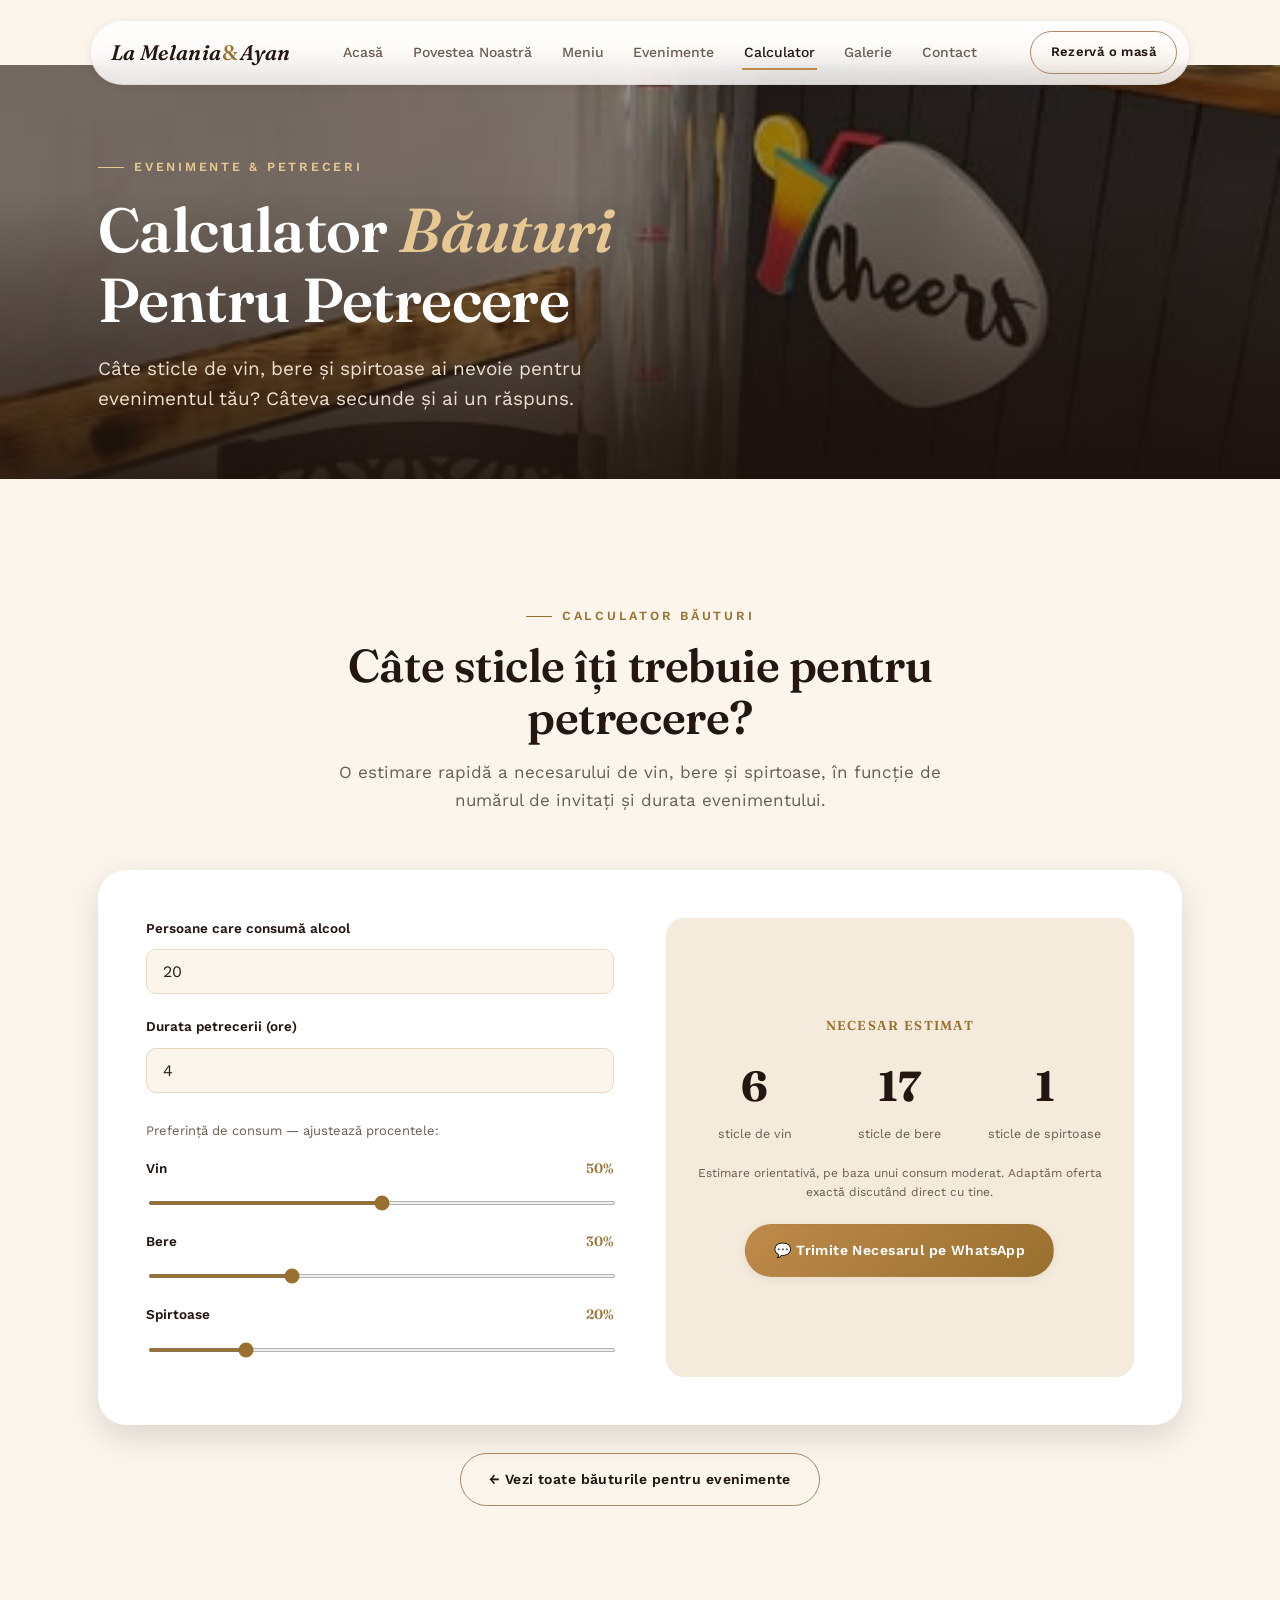
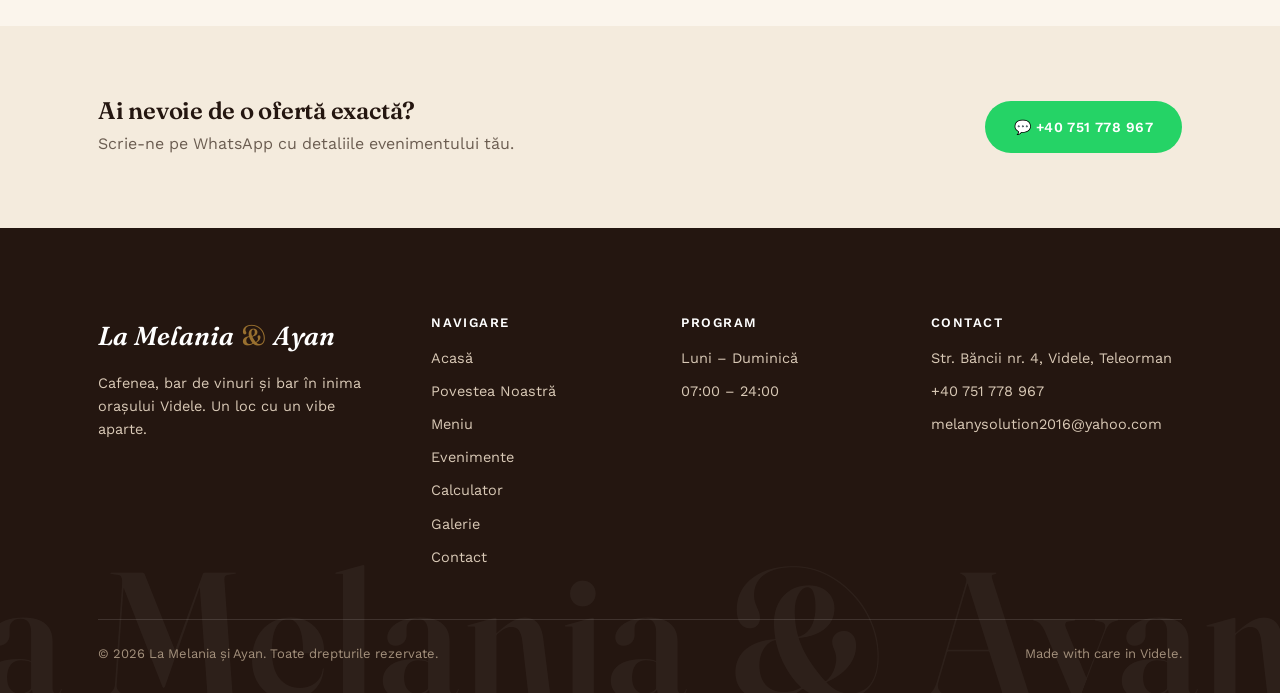
==== commit b1046c28: "Add Calculator link to main nav across all pages Add /calculator-bauturi.html to the desktop nav, mo" ====
--- a/calculator-bauturi.html
+++ b/calculator-bauturi.html
@@ -21,6 +21,7 @@
       <a href="despre.html">Povestea Noastră</a>
       <a href="meniu.html">Meniu</a>
       <a href="evenimente.html">Evenimente</a>
+      <a href="calculator-bauturi.html">Calculator</a>
       <a href="galerie.html">Galerie</a>
       <a href="contact.html">Contact</a>
     </div>
@@ -35,6 +36,7 @@
   <a href="despre.html">Povestea Noastră</a>
   <a href="meniu.html">Meniu</a>
   <a href="evenimente.html">Evenimente</a>
+  <a href="calculator-bauturi.html">Calculator</a>
   <a href="galerie.html">Galerie</a>
   <a href="contact.html">Contact</a>
   <a href="contact.html" class="btn btn-primary">Rezervă o masă</a>
@@ -127,6 +129,7 @@
           <li><a href="despre.html">Povestea Noastră</a></li>
           <li><a href="meniu.html">Meniu</a></li>
           <li><a href="evenimente.html">Evenimente</a></li>
+          <li><a href="calculator-bauturi.html">Calculator</a></li>
           <li><a href="galerie.html">Galerie</a></li>
           <li><a href="contact.html">Contact</a></li>
         </ul>
